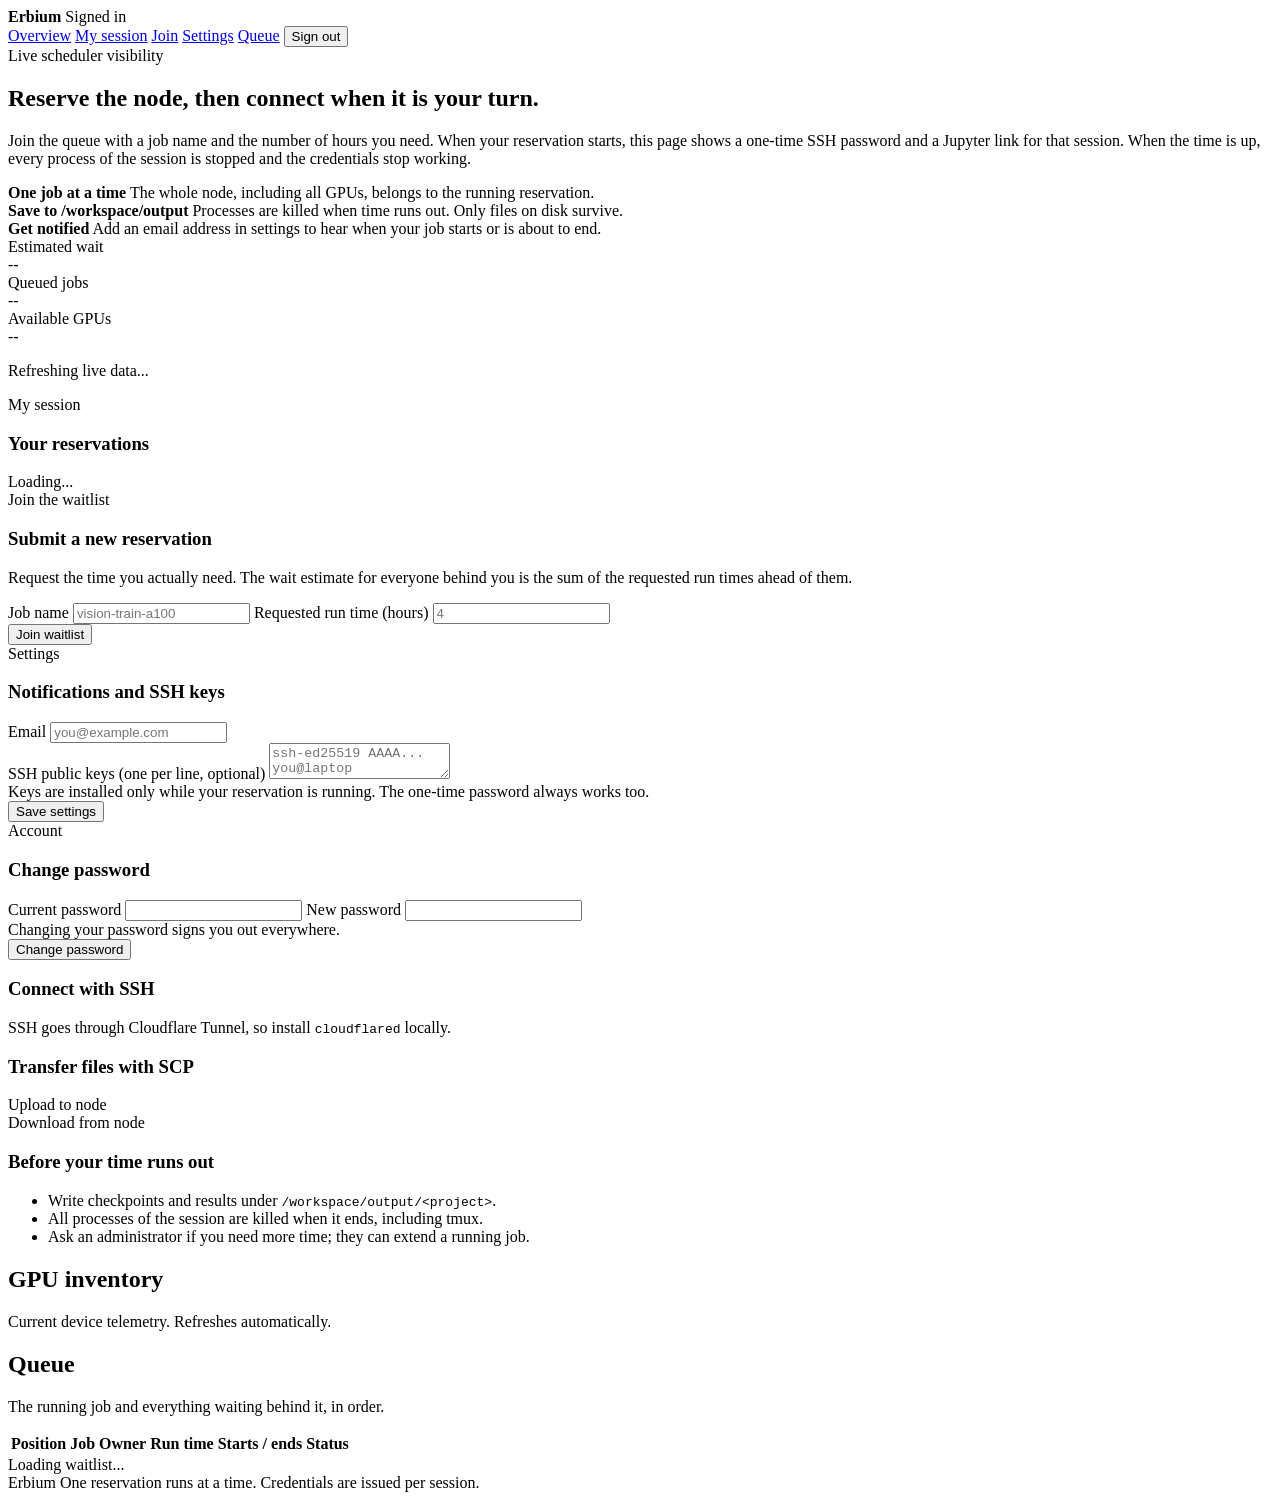
==== erbium/server/assets/dash.html @ 41644538 "Add built-in login, admin console, per-session SSH credentials and email notifications - SQLite stor" ====
<!DOCTYPE html>
<html lang="en">
<head>
  <meta charset="UTF-8" />
  <meta name="viewport" content="width=device-width, initial-scale=1.0" />
  <link rel="icon" type="image/svg+xml" href="https://raw.githubusercontent.com/ProjectNeura/ProjectNeura/refs/heads/master/img/logo.svg" />
  <title>Erbium Dashboard</title>
  <link rel="stylesheet" href="/assets/style.css" />
</head>
<body>
  <div class="page-shell">
    <div class="container">
      <header class="topbar fade-up">
        <div class="brand">
          <div class="brand-mark" aria-hidden="true"></div>
          <div class="brand-copy">
            <strong>Erbium</strong>
            <span id="signedInAs">Signed in</span>
          </div>
        </div>
        <nav class="nav" aria-label="Sections">
          <a href="#overview">Overview</a>
          <a href="#session">My session</a>
          <a href="#join">Join</a>
          <a href="#settings">Settings</a>
          <a href="#queue">Queue</a>
          <a href="/admin" id="adminLink" hidden>Admin</a>
          <button id="logoutButton" class="small-button ghost-button" type="button">Sign out</button>
        </nav>
      </header>

      <section class="hero" id="overview">
        <div class="hero-panel fade-up delay-1">
          <div class="eyebrow">Live scheduler visibility</div>
          <h1>Reserve the node, then connect when it is your turn.</h1>
          <p class="hero-copy">
            Join the queue with a job name and the number of hours you need. When your reservation starts, this page
            shows a one-time SSH password and a Jupyter link for that session. When the time is up, every process of
            the session is stopped and the credentials stop working.
          </p>
          <div class="hero-points">
            <div class="point">
              <strong>One job at a time</strong>
              <span>The whole node, including all GPUs, belongs to the running reservation.</span>
            </div>
            <div class="point">
              <strong>Save to /workspace/output</strong>
              <span>Processes are killed when time runs out. Only files on disk survive.</span>
            </div>
            <div class="point">
              <strong>Get notified</strong>
              <span>Add an email address in settings to hear when your job starts or is about to end.</span>
            </div>
          </div>
        </div>

        <aside class="hero-aside fade-up delay-2" aria-label="System status">
          <div>
            <div class="status-label">Estimated wait</div>
            <div class="status-value" id="heroWaitTime">--</div>
          </div>
          <div class="status-grid">
            <div class="status-block">
              <div class="status-label">Queued jobs</div>
              <div class="status-value" id="heroQueueDepth">--</div>
            </div>
            <div class="status-block">
              <div class="status-label">Available GPUs</div>
              <div class="status-value" id="heroAvailableGpus">--</div>
            </div>
          </div>
          <p class="status-note" id="lastUpdated">Refreshing live data...</p>
        </aside>
      </section>

      <section class="section forms-grid two-column">
        <article class="glass-card form-card fade-up" id="session">
          <div class="eyebrow">My session</div>
          <h3>Your reservations</h3>
          <div class="running-summary" id="sessionSummary" aria-live="polite">
            <div class="summary-empty">Loading...</div>
          </div>
          <div class="feedback info" id="sessionFeedback"></div>
        </article>

        <article class="glass-card form-card fade-up delay-1" id="join">
          <div class="eyebrow">Join the waitlist</div>
          <h3>Submit a new reservation</h3>
          <p class="form-copy">
            Request the time you actually need. The wait estimate for everyone behind you is the sum of the
            requested run times ahead of them.
          </p>
          <form id="joinForm">
            <label>
              Job name
              <input id="joinName" type="text" autocomplete="off" placeholder="vision-train-a100" maxlength="64" required />
            </label>
            <label>
              Requested run time (hours)
              <input id="joinRunTime" type="number" min="0.25" step="0.25" placeholder="4" required />
            </label>
            <div class="help-line" id="joinLimits"></div>
            <button id="joinButton" type="submit">Join waitlist</button>
            <div class="feedback info" id="joinFeedback"></div>
          </form>
        </article>
      </section>

      <section class="section forms-grid two-column" id="settings">
        <article class="glass-card form-card fade-up">
          <div class="eyebrow">Settings</div>
          <h3>Notifications and SSH keys</h3>
          <form id="profileForm">
            <label>
              Email
              <input id="profileEmail" type="email" autocomplete="email" placeholder="you@example.com" />
            </label>
            <div class="check-grid" id="notificationChecks"></div>
            <label>
              SSH public keys (one per line, optional)
              <textarea id="profileKeys" spellcheck="false" placeholder="ssh-ed25519 AAAA... you@laptop"></textarea>
            </label>
            <div class="help-line">Keys are installed only while your reservation is running. The one-time password always works too.</div>
            <button id="profileButton" type="submit">Save settings</button>
            <div class="feedback info" id="profileFeedback"></div>
          </form>
        </article>

        <article class="glass-card form-card fade-up delay-1">
          <div class="eyebrow">Account</div>
          <h3>Change password</h3>
          <form id="passwordForm">
            <label>
              Current password
              <input id="currentPassword" type="password" autocomplete="current-password" required />
            </label>
            <label>
              New password
              <input id="newPassword" type="password" autocomplete="new-password" minlength="8" required />
            </label>
            <div class="help-line">Changing your password signs you out everywhere.</div>
            <button id="passwordButton" class="secondary-button" type="submit">Change password</button>
            <div class="feedback info" id="passwordFeedback"></div>
          </form>
        </article>
      </section>

      <section class="section" id="support">
        <div class="support-grid">
          <article class="support-card fade-up delay-1">
            <h3>Connect with SSH</h3>
            <p class="support-copy">SSH goes through Cloudflare Tunnel, so install <code>cloudflared</code> locally.</p>
            <div class="command-panel">
              <code class="command-code" id="sshCommand"></code>
            </div>
          </article>
          <article class="support-card fade-up delay-2">
            <h3>Transfer files with SCP</h3>
            <div class="command-panel">
              <div class="command-label">Upload to node</div>
              <code class="command-code" id="scpUploadCommand"></code>
              <div class="command-label">Download from node</div>
              <code class="command-code" id="scpDownloadCommand"></code>
            </div>
          </article>
          <article class="support-card fade-up delay-3">
            <h3>Before your time runs out</h3>
            <ul class="support-list">
              <li>Write checkpoints and results under <code>/workspace/output/&lt;project&gt;</code>.</li>
              <li>All processes of the session are killed when it ends, including tmux.</li>
              <li>Ask an administrator if you need more time; they can extend a running job.</li>
            </ul>
          </article>
        </div>
      </section>

      <section class="table-card fade-up delay-2" aria-labelledby="inventoryHeading">
        <div class="section-heading">
          <div>
            <h2 class="section-title" id="inventoryHeading">GPU inventory</h2>
            <p class="section-copy">Current device telemetry. Refreshes automatically.</p>
          </div>
        </div>
        <div class="gpu-list" id="gpuList" aria-live="polite"></div>
      </section>

      <section class="table-card fade-up delay-2" id="queue" aria-labelledby="queueHeading">
        <div class="section-heading">
          <div>
            <h2 class="section-title" id="queueHeading">Queue</h2>
            <p class="section-copy">The running job and everything waiting behind it, in order.</p>
          </div>
        </div>
        <div class="table-wrap">
          <table class="queue-table">
            <thead>
              <tr>
                <th scope="col">Position</th>
                <th scope="col">Job</th>
                <th scope="col">Owner</th>
                <th scope="col">Run time</th>
                <th scope="col">Starts / ends</th>
                <th scope="col">Status</th>
              </tr>
            </thead>
            <tbody id="queueBody"></tbody>
          </table>
          <div class="queue-empty" id="queueEmpty">Loading waitlist...</div>
        </div>
      </section>

      <footer class="footer">
        <span>Erbium</span>
        <span>One reservation runs at a time. Credentials are issued per session.</span>
      </footer>
    </div>
  </div>
  <script src="/assets/common.js"></script>
  <script src="/assets/dash.js"></script>
</body>
</html>
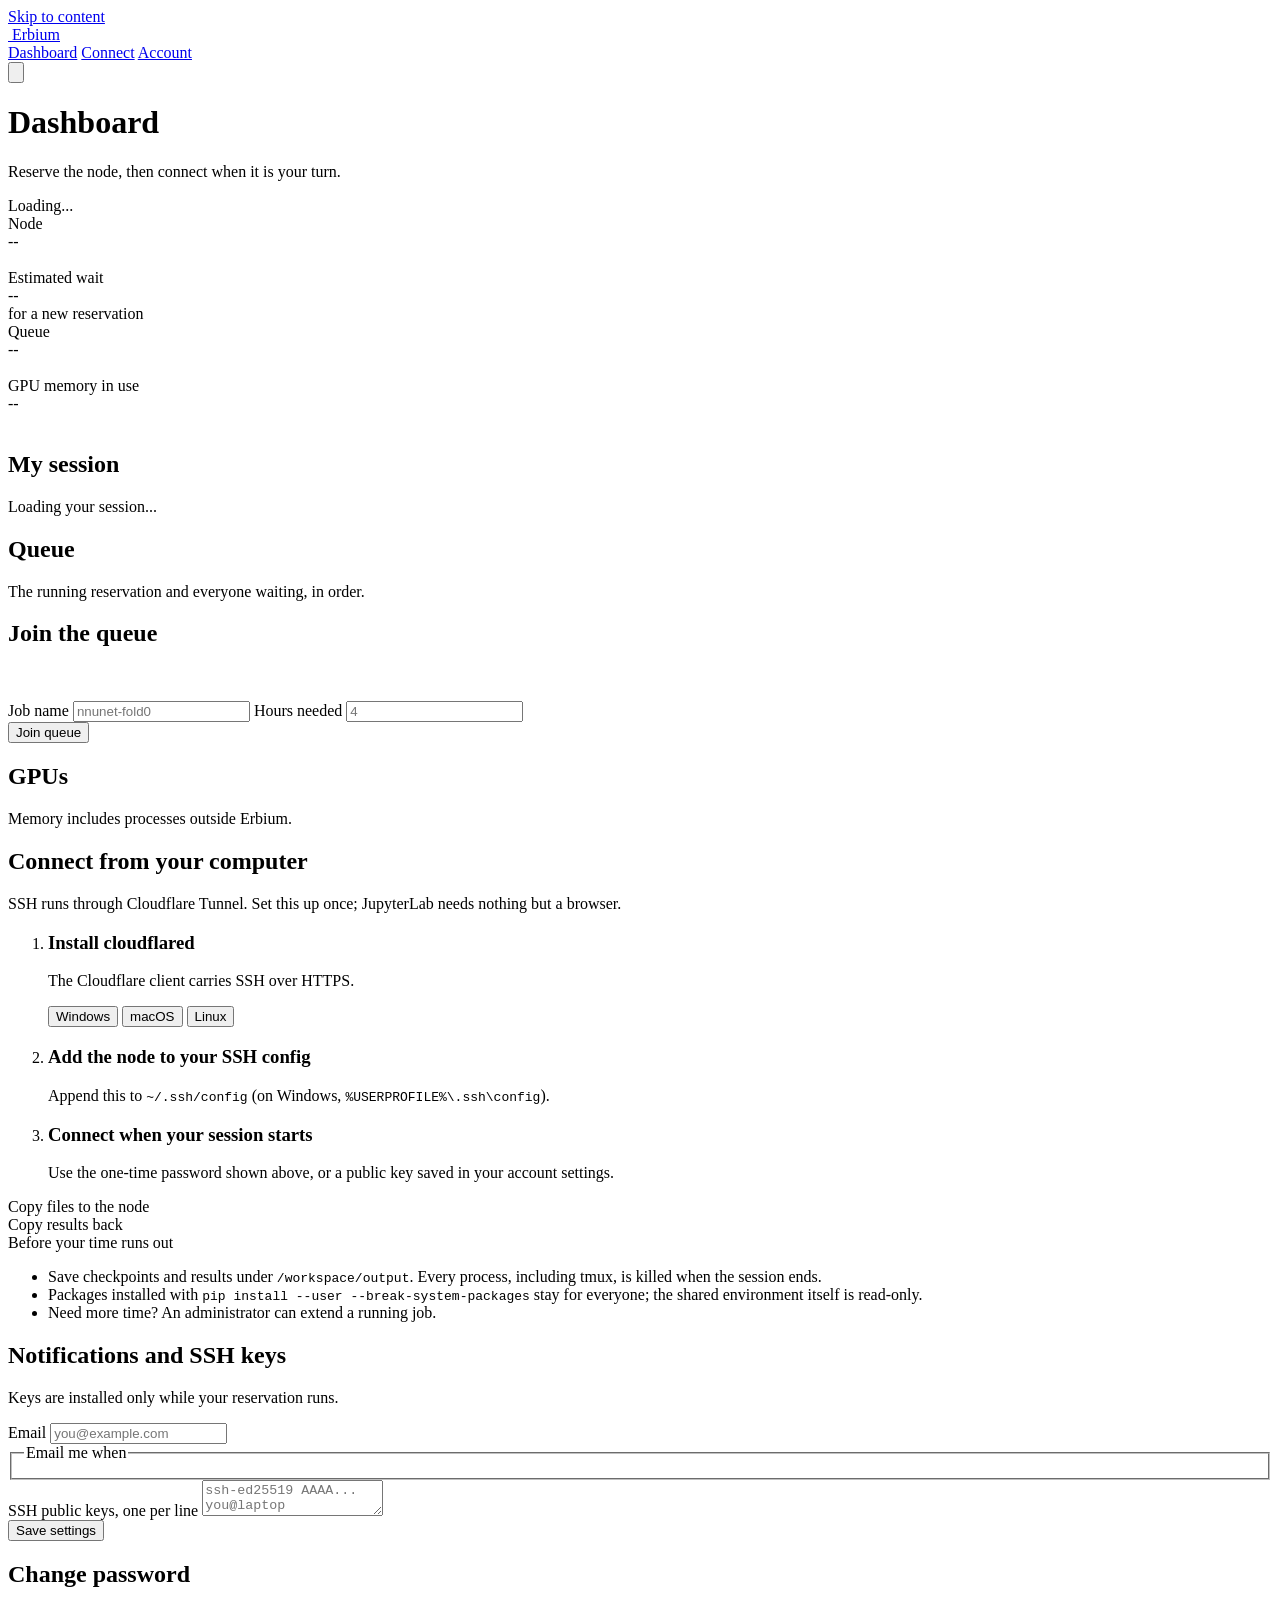
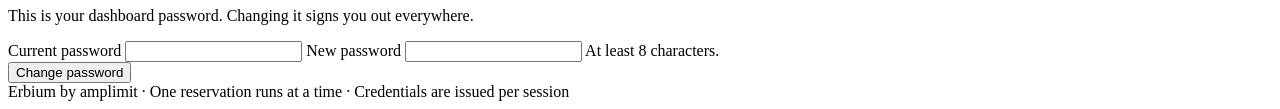
==== commit 6360c62d: "Redesign the dashboard, admin, and sign-in pages with amplimit branding‘" ====
--- a/erbium/server/assets/dash.html
+++ b/erbium/server/assets/dash.html
@@ -3,218 +3,228 @@
 <head>
   <meta charset="UTF-8" />
   <meta name="viewport" content="width=device-width, initial-scale=1.0" />
-  <link rel="icon" type="image/svg+xml" href="https://raw.githubusercontent.com/ProjectNeura/ProjectNeura/refs/heads/master/img/logo.svg" />
-  <title>Erbium Dashboard</title>
+  <title>Dashboard · Erbium</title>
+  <link rel="icon" type="image/svg+xml" href="/assets/logo.svg" />
   <link rel="stylesheet" href="/assets/style.css" />
 </head>
 <body>
-  <div class="page-shell">
-    <div class="container">
-      <header class="topbar fade-up">
-        <div class="brand">
-          <div class="brand-mark" aria-hidden="true"></div>
-          <div class="brand-copy">
-            <strong>Erbium</strong>
-            <span id="signedInAs">Signed in</span>
-          </div>
-        </div>
-        <nav class="nav" aria-label="Sections">
-          <a href="#overview">Overview</a>
-          <a href="#session">My session</a>
-          <a href="#join">Join</a>
-          <a href="#settings">Settings</a>
-          <a href="#queue">Queue</a>
-          <a href="/admin" id="adminLink" hidden>Admin</a>
-          <button id="logoutButton" class="small-button ghost-button" type="button">Sign out</button>
-        </nav>
-      </header>
-
-      <section class="hero" id="overview">
-        <div class="hero-panel fade-up delay-1">
-          <div class="eyebrow">Live scheduler visibility</div>
-          <h1>Reserve the node, then connect when it is your turn.</h1>
-          <p class="hero-copy">
-            Join the queue with a job name and the number of hours you need. When your reservation starts, this page
-            shows a one-time SSH password and a Jupyter link for that session. When the time is up, every process of
-            the session is stopped and the credentials stop working.
-          </p>
-          <div class="hero-points">
-            <div class="point">
-              <strong>One job at a time</strong>
-              <span>The whole node, including all GPUs, belongs to the running reservation.</span>
-            </div>
-            <div class="point">
-              <strong>Save to /workspace/output</strong>
-              <span>Processes are killed when time runs out. Only files on disk survive.</span>
-            </div>
-            <div class="point">
-              <strong>Get notified</strong>
-              <span>Add an email address in settings to hear when your job starts or is about to end.</span>
-            </div>
-          </div>
-        </div>
-
-        <aside class="hero-aside fade-up delay-2" aria-label="System status">
+  <a class="skip-link" href="#main">Skip to content</a>
+  <header class="app-header">
+    <div class="app-header-inner">
+      <a class="brand" href="/dash" aria-label="Erbium dashboard">
+        <img class="brand-logo" src="/assets/logo.svg" alt="" />
+        <span class="brand-name">Erbium</span>
+        <span class="brand-node" id="brandNode"></span>
+      </a>
+      <nav class="app-nav" aria-label="Primary">
+        <a href="/dash" aria-current="page">Dashboard</a>
+        <a href="#connect">Connect</a>
+        <a href="#account">Account</a>
+        <a href="/admin" id="adminLink" hidden>Admin</a>
+        <div class="user-chip">
+          <span class="avatar" id="userAvatar" aria-hidden="true"></span>
+          <span class="user-name" id="userName"></span>
+          <button class="icon-btn" id="logoutButton" type="button" aria-label="Sign out" title="Sign out">
+            <svg viewBox="0 0 24 24" fill="none" stroke="currentColor" stroke-width="2" stroke-linecap="round" stroke-linejoin="round" aria-hidden="true"><path d="M9 21H5a2 2 0 0 1-2-2V5a2 2 0 0 1 2-2h4"/><path d="m16 17 5-5-5-5"/><path d="M21 12H9"/></svg>
+          </button>
+        </div>
+      </nav>
+    </div>
+  </header>
+
+  <main class="page" id="main">
+    <div class="page-header">
+      <div>
+        <h1>Dashboard</h1>
+        <p>Reserve the node, then connect when it is your turn.</p>
+      </div>
+      <span class="updated" id="lastUpdated" aria-live="polite">Loading...</span>
+    </div>
+
+    <div class="banner" id="liveBanner" role="status" hidden>Live data is unavailable. Retrying automatically.</div>
+
+    <section class="stats" aria-label="Node status">
+      <div class="card stat">
+        <div class="stat-label">Node</div>
+        <div class="stat-value" id="statNode">--</div>
+        <div class="stat-hint" id="statNodeHint">&nbsp;</div>
+      </div>
+      <div class="card stat">
+        <div class="stat-label">Estimated wait</div>
+        <div class="stat-value" id="statWait">--</div>
+        <div class="stat-hint">for a new reservation</div>
+      </div>
+      <div class="card stat">
+        <div class="stat-label">Queue</div>
+        <div class="stat-value" id="statQueue">--</div>
+        <div class="stat-hint" id="statQueueHint">&nbsp;</div>
+      </div>
+      <div class="card stat">
+        <div class="stat-label">GPU memory in use</div>
+        <div class="stat-value" id="statMemory">--</div>
+        <div class="stat-hint" id="statMemoryHint">&nbsp;</div>
+      </div>
+    </section>
+
+    <div class="stack">
+      <section class="card session" id="session" aria-labelledby="sessionHeading" aria-live="polite">
+        <h2 class="sr-only" id="sessionHeading">My session</h2>
+        <div id="sessionContent">
+          <div class="empty">Loading your session...</div>
+        </div>
+        <div class="feedback info card-body" id="sessionFeedback" role="status"></div>
+      </section>
+
+      <div class="grid-main">
+        <section class="card" id="queue" aria-labelledby="queueHeading">
+          <div class="card-header">
+            <div>
+              <h2 id="queueHeading">Queue</h2>
+              <p>The running reservation and everyone waiting, in order.</p>
+            </div>
+          </div>
+          <div class="card-body">
+            <ul class="list" id="queueList"></ul>
+          </div>
+        </section>
+
+        <div class="stack">
+          <section class="card" id="join" aria-labelledby="joinHeading">
+            <div class="card-header">
+              <div>
+                <h2 id="joinHeading">Join the queue</h2>
+                <p id="joinLimits">&nbsp;</p>
+              </div>
+            </div>
+            <form class="card-body" id="joinForm">
+              <label class="field">
+                <span>Job name</span>
+                <input id="joinName" type="text" autocomplete="off" placeholder="nnunet-fold0" maxlength="64" pattern="[A-Za-z0-9][A-Za-z0-9 _.\-]*" required />
+              </label>
+              <label class="field">
+                <span>Hours needed</span>
+                <input id="joinRunTime" type="number" min="0.25" step="0.25" placeholder="4" inputmode="decimal" required />
+              </label>
+              <div class="form-actions">
+                <button class="btn" id="joinButton" type="submit">Join queue</button>
+                <div class="feedback info" id="joinFeedback" role="status"></div>
+              </div>
+            </form>
+          </section>
+
+          <section class="card" aria-labelledby="gpuHeading">
+            <div class="card-header">
+              <div>
+                <h2 id="gpuHeading">GPUs</h2>
+                <p>Memory includes processes outside Erbium.</p>
+              </div>
+            </div>
+            <div class="card-body" id="gpuList" aria-live="polite"></div>
+          </section>
+        </div>
+      </div>
+
+      <section class="card" id="connect" aria-labelledby="connectHeading">
+        <div class="card-header">
           <div>
-            <div class="status-label">Estimated wait</div>
-            <div class="status-value" id="heroWaitTime">--</div>
-          </div>
-          <div class="status-grid">
-            <div class="status-block">
-              <div class="status-label">Queued jobs</div>
-              <div class="status-value" id="heroQueueDepth">--</div>
-            </div>
-            <div class="status-block">
-              <div class="status-label">Available GPUs</div>
-              <div class="status-value" id="heroAvailableGpus">--</div>
-            </div>
-          </div>
-          <p class="status-note" id="lastUpdated">Refreshing live data...</p>
-        </aside>
+            <h2 id="connectHeading">Connect from your computer</h2>
+            <p>SSH runs through Cloudflare Tunnel. Set this up once; JupyterLab needs nothing but a browser.</p>
+          </div>
+        </div>
+        <div class="card-body grid-2">
+          <ol class="steps">
+            <li>
+              <h3>Install cloudflared</h3>
+              <p>The Cloudflare client carries SSH over HTTPS.</p>
+              <div class="os-tabs" role="tablist" aria-label="Operating system">
+                <button class="tab" type="button" role="tab" data-os="windows" aria-selected="true">Windows</button>
+                <button class="tab" type="button" role="tab" data-os="macos" aria-selected="false">macOS</button>
+                <button class="tab" type="button" role="tab" data-os="linux" aria-selected="false">Linux</button>
+              </div>
+              <div id="installCommand"></div>
+            </li>
+            <li>
+              <h3>Add the node to your SSH config</h3>
+              <p>Append this to <code>~/.ssh/config</code> (on Windows, <code>%USERPROFILE%\.ssh\config</code>).</p>
+              <div id="sshConfig"></div>
+            </li>
+            <li>
+              <h3>Connect when your session starts</h3>
+              <p>Use the one-time password shown above, or a public key saved in your account settings.</p>
+              <div id="sshCommand"></div>
+            </li>
+          </ol>
+          <div>
+            <div class="code-label">Copy files to the node</div>
+            <div id="scpUpload"></div>
+            <div class="code-label">Copy results back</div>
+            <div id="scpDownload"></div>
+            <div class="code-label">Before your time runs out</div>
+            <ul class="list">
+              <li class="list-item"><span class="list-meta">Save checkpoints and results under <code>/workspace/output</code>. Every process, including tmux, is killed when the session ends.</span></li>
+              <li class="list-item"><span class="list-meta">Packages installed with <code>pip install --user --break-system-packages</code> stay for everyone; the shared environment itself is read-only.</span></li>
+              <li class="list-item"><span class="list-meta">Need more time? An administrator can extend a running job.</span></li>
+            </ul>
+          </div>
+        </div>
       </section>
 
-      <section class="section forms-grid two-column">
-        <article class="glass-card form-card fade-up" id="session">
-          <div class="eyebrow">My session</div>
-          <h3>Your reservations</h3>
-          <div class="running-summary" id="sessionSummary" aria-live="polite">
-            <div class="summary-empty">Loading...</div>
-          </div>
-          <div class="feedback info" id="sessionFeedback"></div>
-        </article>
-
-        <article class="glass-card form-card fade-up delay-1" id="join">
-          <div class="eyebrow">Join the waitlist</div>
-          <h3>Submit a new reservation</h3>
-          <p class="form-copy">
-            Request the time you actually need. The wait estimate for everyone behind you is the sum of the
-            requested run times ahead of them.
-          </p>
-          <form id="joinForm">
-            <label>
-              Job name
-              <input id="joinName" type="text" autocomplete="off" placeholder="vision-train-a100" maxlength="64" required />
-            </label>
-            <label>
-              Requested run time (hours)
-              <input id="joinRunTime" type="number" min="0.25" step="0.25" placeholder="4" required />
-            </label>
-            <div class="help-line" id="joinLimits"></div>
-            <button id="joinButton" type="submit">Join waitlist</button>
-            <div class="feedback info" id="joinFeedback"></div>
+      <div class="grid-2" id="account">
+        <section class="card" aria-labelledby="profileHeading">
+          <div class="card-header">
+            <div>
+              <h2 id="profileHeading">Notifications and SSH keys</h2>
+              <p>Keys are installed only while your reservation runs.</p>
+            </div>
+          </div>
+          <form class="card-body" id="profileForm">
+            <label class="field">
+              <span>Email</span>
+              <input id="profileEmail" type="email" autocomplete="email" placeholder="you@example.com" />
+            </label>
+            <fieldset class="field">
+              <legend class="label">Email me when</legend>
+              <div class="checks" id="notificationChecks"></div>
+            </fieldset>
+            <label class="field">
+              <span>SSH public keys, one per line</span>
+              <textarea id="profileKeys" spellcheck="false" placeholder="ssh-ed25519 AAAA... you@laptop"></textarea>
+            </label>
+            <div class="form-actions">
+              <button class="btn" id="profileButton" type="submit">Save settings</button>
+              <div class="feedback info" id="profileFeedback" role="status"></div>
+            </div>
           </form>
-        </article>
-      </section>
-
-      <section class="section forms-grid two-column" id="settings">
-        <article class="glass-card form-card fade-up">
-          <div class="eyebrow">Settings</div>
-          <h3>Notifications and SSH keys</h3>
-          <form id="profileForm">
-            <label>
-              Email
-              <input id="profileEmail" type="email" autocomplete="email" placeholder="you@example.com" />
-            </label>
-            <div class="check-grid" id="notificationChecks"></div>
-            <label>
-              SSH public keys (one per line, optional)
-              <textarea id="profileKeys" spellcheck="false" placeholder="ssh-ed25519 AAAA... you@laptop"></textarea>
-            </label>
-            <div class="help-line">Keys are installed only while your reservation is running. The one-time password always works too.</div>
-            <button id="profileButton" type="submit">Save settings</button>
-            <div class="feedback info" id="profileFeedback"></div>
+        </section>
+
+        <section class="card" aria-labelledby="passwordHeading">
+          <div class="card-header">
+            <div>
+              <h2 id="passwordHeading">Change password</h2>
+              <p>This is your dashboard password. Changing it signs you out everywhere.</p>
+            </div>
+          </div>
+          <form class="card-body" id="passwordForm">
+            <label class="field">
+              <span>Current password</span>
+              <input id="currentPassword" type="password" autocomplete="current-password" required />
+            </label>
+            <label class="field">
+              <span>New password</span>
+              <input id="newPassword" type="password" autocomplete="new-password" minlength="8" required />
+              <span class="hint">At least 8 characters.</span>
+            </label>
+            <div class="form-actions">
+              <button class="btn btn-secondary" id="passwordButton" type="submit">Change password</button>
+              <div class="feedback info" id="passwordFeedback" role="status"></div>
+            </div>
           </form>
-        </article>
-
-        <article class="glass-card form-card fade-up delay-1">
-          <div class="eyebrow">Account</div>
-          <h3>Change password</h3>
-          <form id="passwordForm">
-            <label>
-              Current password
-              <input id="currentPassword" type="password" autocomplete="current-password" required />
-            </label>
-            <label>
-              New password
-              <input id="newPassword" type="password" autocomplete="new-password" minlength="8" required />
-            </label>
-            <div class="help-line">Changing your password signs you out everywhere.</div>
-            <button id="passwordButton" class="secondary-button" type="submit">Change password</button>
-            <div class="feedback info" id="passwordFeedback"></div>
-          </form>
-        </article>
-      </section>
-
-      <section class="section" id="support">
-        <div class="support-grid">
-          <article class="support-card fade-up delay-1">
-            <h3>Connect with SSH</h3>
-            <p class="support-copy">SSH goes through Cloudflare Tunnel, so install <code>cloudflared</code> locally.</p>
-            <div class="command-panel">
-              <code class="command-code" id="sshCommand"></code>
-            </div>
-          </article>
-          <article class="support-card fade-up delay-2">
-            <h3>Transfer files with SCP</h3>
-            <div class="command-panel">
-              <div class="command-label">Upload to node</div>
-              <code class="command-code" id="scpUploadCommand"></code>
-              <div class="command-label">Download from node</div>
-              <code class="command-code" id="scpDownloadCommand"></code>
-            </div>
-          </article>
-          <article class="support-card fade-up delay-3">
-            <h3>Before your time runs out</h3>
-            <ul class="support-list">
-              <li>Write checkpoints and results under <code>/workspace/output/&lt;project&gt;</code>.</li>
-              <li>All processes of the session are killed when it ends, including tmux.</li>
-              <li>Ask an administrator if you need more time; they can extend a running job.</li>
-            </ul>
-          </article>
-        </div>
-      </section>
-
-      <section class="table-card fade-up delay-2" aria-labelledby="inventoryHeading">
-        <div class="section-heading">
-          <div>
-            <h2 class="section-title" id="inventoryHeading">GPU inventory</h2>
-            <p class="section-copy">Current device telemetry. Refreshes automatically.</p>
-          </div>
-        </div>
-        <div class="gpu-list" id="gpuList" aria-live="polite"></div>
-      </section>
-
-      <section class="table-card fade-up delay-2" id="queue" aria-labelledby="queueHeading">
-        <div class="section-heading">
-          <div>
-            <h2 class="section-title" id="queueHeading">Queue</h2>
-            <p class="section-copy">The running job and everything waiting behind it, in order.</p>
-          </div>
-        </div>
-        <div class="table-wrap">
-          <table class="queue-table">
-            <thead>
-              <tr>
-                <th scope="col">Position</th>
-                <th scope="col">Job</th>
-                <th scope="col">Owner</th>
-                <th scope="col">Run time</th>
-                <th scope="col">Starts / ends</th>
-                <th scope="col">Status</th>
-              </tr>
-            </thead>
-            <tbody id="queueBody"></tbody>
-          </table>
-          <div class="queue-empty" id="queueEmpty">Loading waitlist...</div>
-        </div>
-      </section>
-
-      <footer class="footer">
-        <span>Erbium</span>
-        <span>One reservation runs at a time. Credentials are issued per session.</span>
-      </footer>
+        </section>
+      </div>
     </div>
-  </div>
+
+    <footer class="footer">Erbium by amplimit · One reservation runs at a time · Credentials are issued per session</footer>
+  </main>
   <script src="/assets/common.js"></script>
   <script src="/assets/dash.js"></script>
 </body>
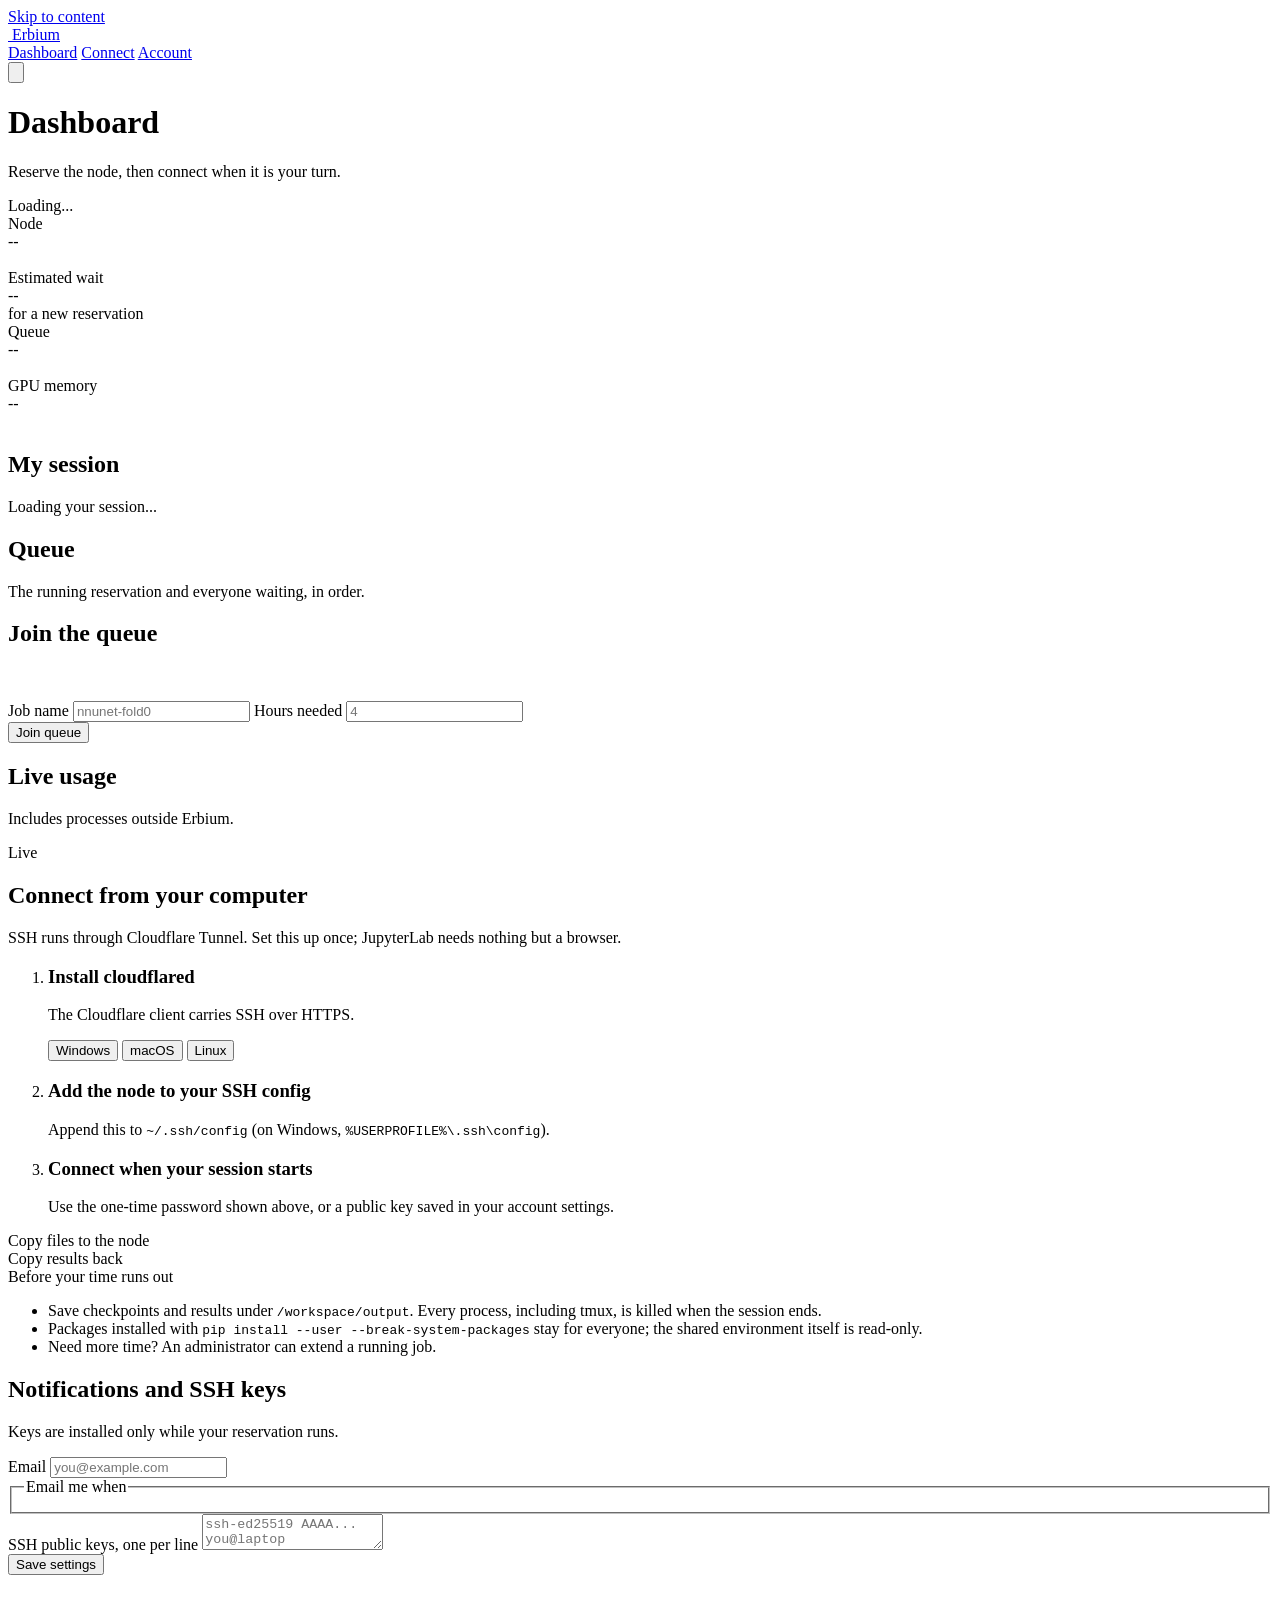
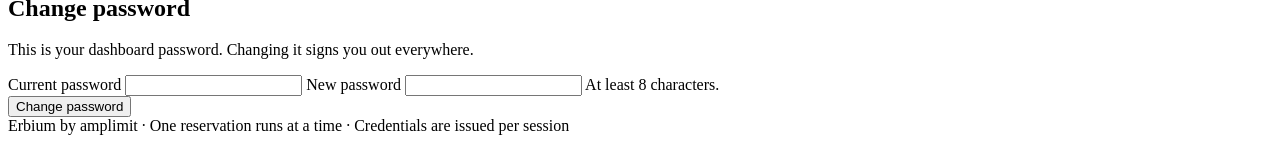
==== commit bf1da70f: "Show live GPU, temperature, CPU, and host memory usage refreshed every second" ====
--- a/erbium/server/assets/dash.html
+++ b/erbium/server/assets/dash.html
@@ -14,12 +14,11 @@
       <a class="brand" href="/dash" aria-label="Erbium dashboard">
         <img class="brand-logo" src="/assets/logo.svg" alt="" />
         <span class="brand-name">Erbium</span>
-        <span class="brand-node" id="brandNode"></span>
       </a>
       <nav class="app-nav" aria-label="Primary">
         <a href="/dash" aria-current="page">Dashboard</a>
-        <a href="#connect">Connect</a>
-        <a href="#account">Account</a>
+        <a class="nav-section" href="#connect">Connect</a>
+        <a class="nav-section" href="#account">Account</a>
         <a href="/admin" id="adminLink" hidden>Admin</a>
         <div class="user-chip">
           <span class="avatar" id="userAvatar" aria-hidden="true"></span>
@@ -38,7 +37,7 @@
         <h1>Dashboard</h1>
         <p>Reserve the node, then connect when it is your turn.</p>
       </div>
-      <span class="updated" id="lastUpdated" aria-live="polite">Loading...</span>
+      <span class="updated" id="lastUpdated">Loading...</span>
     </div>
 
     <div class="banner" id="liveBanner" role="status" hidden>Live data is unavailable. Retrying automatically.</div>
@@ -60,14 +59,14 @@
         <div class="stat-hint" id="statQueueHint">&nbsp;</div>
       </div>
       <div class="card stat">
-        <div class="stat-label">GPU memory in use</div>
+        <div class="stat-label">GPU memory</div>
         <div class="stat-value" id="statMemory">--</div>
         <div class="stat-hint" id="statMemoryHint">&nbsp;</div>
       </div>
     </section>
 
     <div class="stack">
-      <section class="card session" id="session" aria-labelledby="sessionHeading" aria-live="polite">
+      <section class="card session" id="session" aria-labelledby="sessionHeading">
         <h2 class="sr-only" id="sessionHeading">My session</h2>
         <div id="sessionContent">
           <div class="empty">Loading your session...</div>
@@ -112,14 +111,18 @@
             </form>
           </section>
 
-          <section class="card" aria-labelledby="gpuHeading">
+          <section class="card" aria-labelledby="usageHeading">
             <div class="card-header">
               <div>
-                <h2 id="gpuHeading">GPUs</h2>
-                <p>Memory includes processes outside Erbium.</p>
-              </div>
-            </div>
-            <div class="card-body" id="gpuList" aria-live="polite"></div>
+                <h2 id="usageHeading">Live usage</h2>
+                <p>Includes processes outside Erbium.</p>
+              </div>
+              <span class="live" id="liveIndicator">Live</span>
+            </div>
+            <div class="card-body">
+              <div id="gpuList"></div>
+              <div class="usage-host" id="hostUsage"></div>
+            </div>
           </section>
         </div>
       </div>
@@ -136,10 +139,10 @@
             <li>
               <h3>Install cloudflared</h3>
               <p>The Cloudflare client carries SSH over HTTPS.</p>
-              <div class="os-tabs" role="tablist" aria-label="Operating system">
-                <button class="tab" type="button" role="tab" data-os="windows" aria-selected="true">Windows</button>
-                <button class="tab" type="button" role="tab" data-os="macos" aria-selected="false">macOS</button>
-                <button class="tab" type="button" role="tab" data-os="linux" aria-selected="false">Linux</button>
+              <div class="os-tabs" role="group" aria-label="Operating system">
+                <button class="tab" type="button" data-os="windows" aria-pressed="true">Windows</button>
+                <button class="tab" type="button" data-os="macos" aria-pressed="false">macOS</button>
+                <button class="tab" type="button" data-os="linux" aria-pressed="false">Linux</button>
               </div>
               <div id="installCommand"></div>
             </li>
